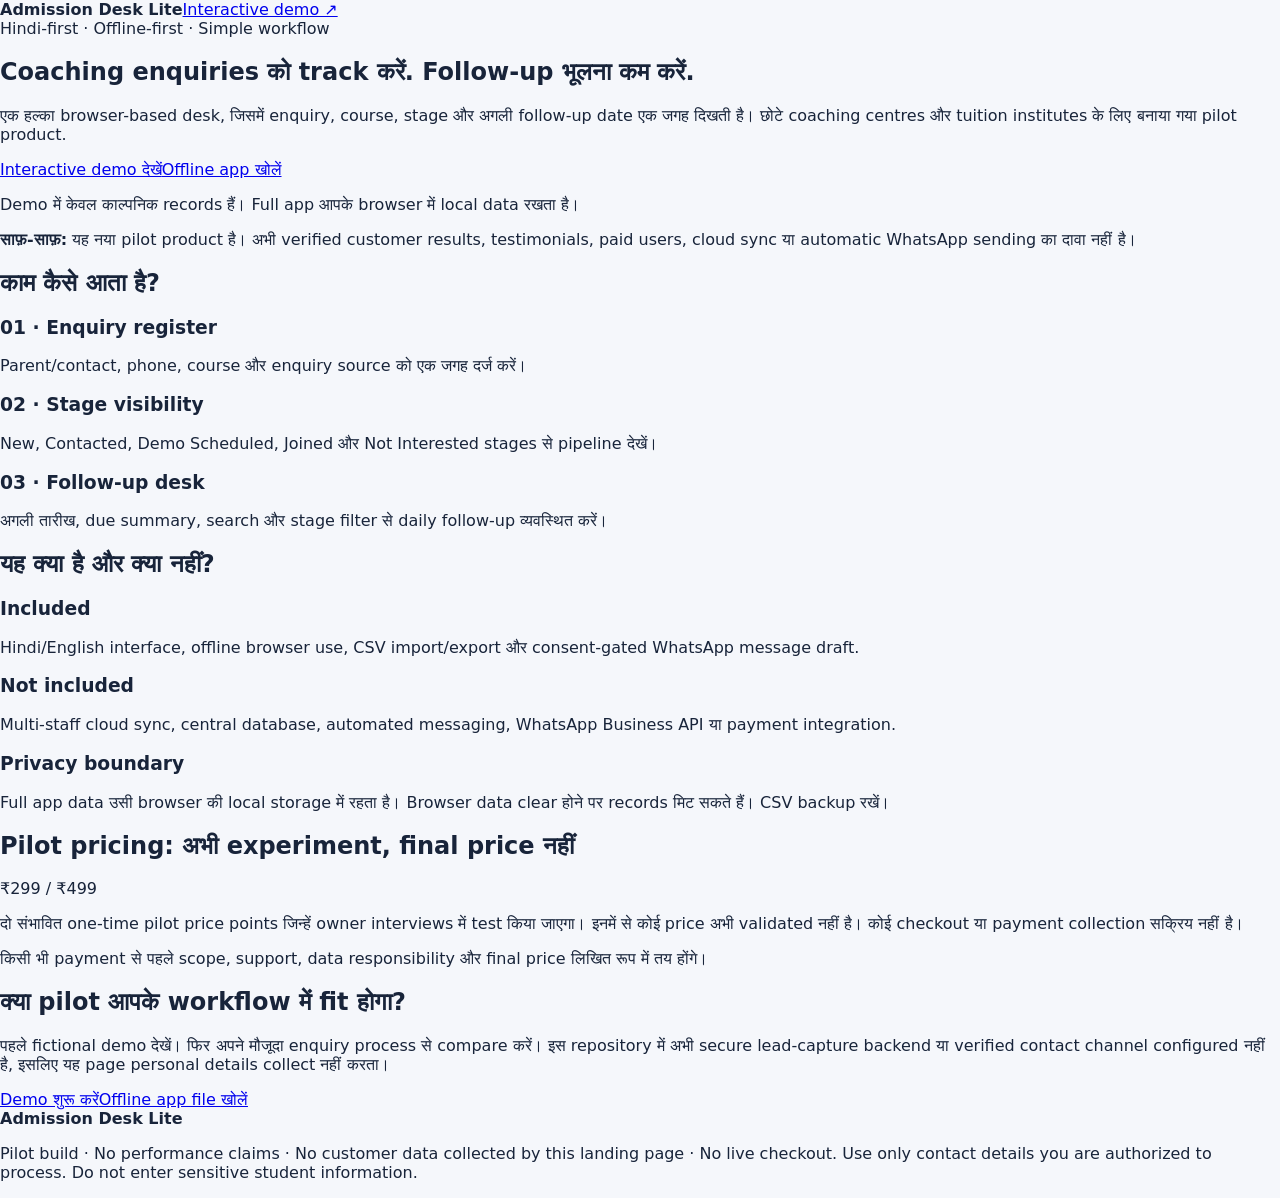
==== product/landing.html @ 81d1e2d1 "Phase 7: add demo and self-serve validation assets" ====
<!doctype html>
<html lang="hi">
<head>
<meta charset="utf-8"><meta name="viewport" content="width=device-width,initial-scale=1">
<meta name="description" content="Hindi-first offline enquiry and follow-up tracker for coaching centres. Try the fictional demo.">
<title>Admission Desk Lite | Coaching Enquiry Follow-up</title>
<style>
:root{font-family:system-ui,-apple-system,"Noto Sans Devanagari",sans-serif;color:#18243a;background:#f5f7fb}
*{box-sizing:border-box}body{margin:0}header{padding:18px max(18px,calc((100vw - 1080px)/2);background:#172b4d;color:white}
nav{display:flex;justify-content:space-between;align-items:center;gap:12px}nav a{color:#dceaff;text-decoration:none}
main{max-width:1080px;margin:auto;padding:0 18px 50px}.hero{padding:64px 0 42px;max-width:780px}
.eyebrow{color:#275ca2;font-weight:700;font-size:13px;letter-spacing:.05em;text-transform:uppercase}
h1{font-size:clamp(34px,6vw,58px);line-height:1.12;margin:12px 0}h2{font-size:25px}
.lead{font-size:19px;color:#52627a;line-height:1.65}.actions{display:flex;gap:12px;flex-wrap:wrap;margin-top:24px}
.btn{display:inline-block;background:#2057a5;color:white;text-decoration:none;padding:13px 18px;border-radius:9px;font-weight:700}
.btn.alt{background:#e7edf6;color:#1c3559}.grid{display:grid;grid-template-columns:repeat(3,1fr);gap:14px;margin:28px 0}
.card{background:white;border:1px solid #e1e7f0;border-radius:14px;padding:20px}.card p{color:#617087;line-height:1.55}
.note{background:#fff5d9;border:1px solid #ead58c;padding:15px;border-radius:12px;margin:20px 0}
section{margin-top:40px}.price{font-size:26px;font-weight:800}
small,.fine{color:#66758a;font-size:13px;line-height:1.55}
footer{border-top:1px solid #e1e7f0;padding-top:20px;margin-top:42px}
@media(max-width:720px){header{padding:16px 18px}.grid{grid-template-columns:1fr}.hero{padding:44px 0 24px}}
</style></head>
<body>
<header><nav><strong>Admission Desk Lite</strong><a href="demo.html">Interactive demo ↗</a></nav></header>
<main>
<section class="hero">
<div class="eyebrow">Hindi-first · Offline-first · Simple workflow</div>
<h1>Coaching enquiries को track करें. Follow-up भूलना कम करें.</h1>
<p class="lead">एक हल्का browser-based desk, जिसमें enquiry, course, stage और अगली follow-up date एक जगह दिखती है। छोटे coaching centres और tuition institutes के लिए बनाया गया pilot product.</p>
<div class="actions"><a class="btn" href="demo.html">Interactive demo देखें</a><a class="btn alt" href="admission-desk-lite.html">Offline app खोलें</a></div>
<p class="fine">Demo में केवल काल्पनिक records हैं। Full app आपके browser में local data रखता है।</p>
</section>
<div class="note"><strong>साफ़-साफ़:</strong> यह नया pilot product है। अभी verified customer results, testimonials, paid users, cloud sync या automatic WhatsApp sending का दावा नहीं है।</div>
<section><h2>काम कैसे आता है?</h2><div class="grid">
<div class="card"><h3>01 · Enquiry register</h3><p>Parent/contact, phone, course और enquiry source को एक जगह दर्ज करें।</p></div>
<div class="card"><h3>02 · Stage visibility</h3><p>New, Contacted, Demo Scheduled, Joined और Not Interested stages से pipeline देखें।</p></div>
<div class="card"><h3>03 · Follow-up desk</h3><p>अगली तारीख, due summary, search और stage filter से daily follow-up व्यवस्थित करें।</p></div>
</div></section>
<section><h2>यह क्या है और क्या नहीं?</h2><div class="grid">
<div class="card"><h3>Included</h3><p>Hindi/English interface, offline browser use, CSV import/export और consent-gated WhatsApp message draft.</p></div>
<div class="card"><h3>Not included</h3><p>Multi-staff cloud sync, central database, automated messaging, WhatsApp Business API या payment integration.</p></div>
<div class="card"><h3>Privacy boundary</h3><p>Full app data उसी browser की local storage में रहता है। Browser data clear होने पर records मिट सकते हैं। CSV backup रखें।</p></div>
</div></section>
<section><h2>Pilot pricing: अभी experiment, final price नहीं</h2><div class="card"><p class="price">₹299 / ₹499</p><p>दो संभावित one-time pilot price points जिन्हें owner interviews में test किया जाएगा। इनमें से कोई price अभी validated नहीं है। कोई checkout या payment collection सक्रिय नहीं है।</p><p class="fine">किसी भी payment से पहले scope, support, data responsibility और final price लिखित रूप में तय होंगे।</p></div></section>
<section><h2>क्या pilot आपके workflow में fit होगा?</h2><p>पहले fictional demo देखें। फिर अपने मौजूदा enquiry process से compare करें। इस repository में अभी secure lead-capture backend या verified contact channel configured नहीं है, इसलिए यह page personal details collect नहीं करता।</p>
<div class="actions"><a class="btn" href="demo.html">Demo शुरू करें</a><a class="btn alt" href="admission-desk-lite.html" download>Offline app file खोलें</a></div></section>
<footer><strong>Admission Desk Lite</strong><p class="fine">Pilot build · No performance claims · No customer data collected by this landing page · No live checkout. Use only contact details you are authorized to process. Do not enter sensitive student information.</p></footer>
</main></body></html>
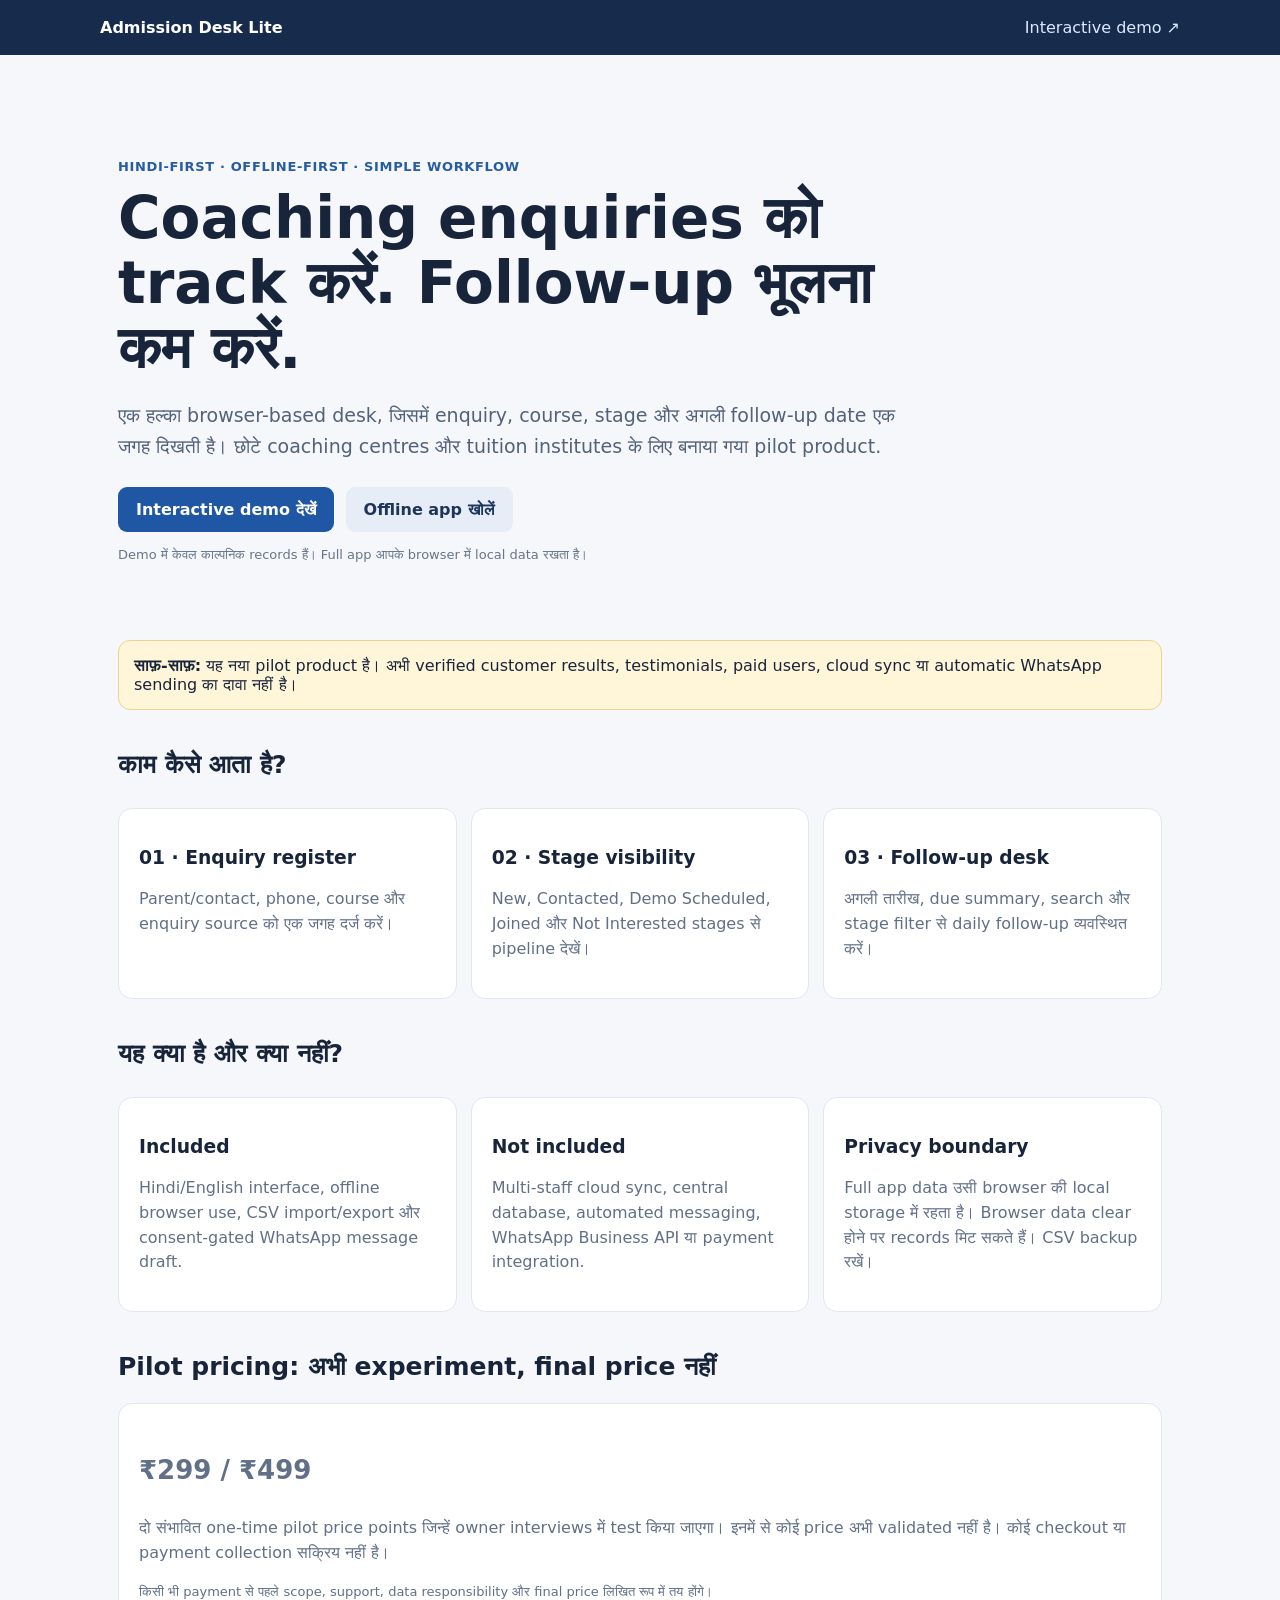
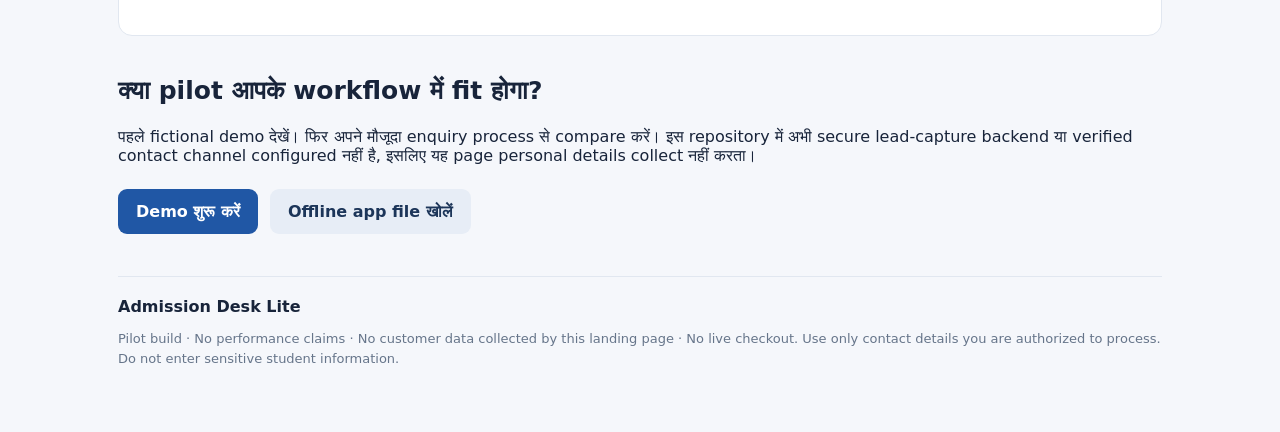
==== commit 975aeecb: "Fix responsive landing header CSS" ====
--- a/product/landing.html
+++ b/product/landing.html
@@ -6,7 +6,7 @@
 <title>Admission Desk Lite | Coaching Enquiry Follow-up</title>
 <style>
 :root{font-family:system-ui,-apple-system,"Noto Sans Devanagari",sans-serif;color:#18243a;background:#f5f7fb}
-*{box-sizing:border-box}body{margin:0}header{padding:18px max(18px,calc((100vw - 1080px)/2);background:#172b4d;color:white}
+*{box-sizing:border-box}body{margin:0}header{padding:18px max(18px,calc((100vw - 1080px)/2));background:#172b4d;color:white}
 nav{display:flex;justify-content:space-between;align-items:center;gap:12px}nav a{color:#dceaff;text-decoration:none}
 main{max-width:1080px;margin:auto;padding:0 18px 50px}.hero{padding:64px 0 42px;max-width:780px}
 .eyebrow{color:#275ca2;font-weight:700;font-size:13px;letter-spacing:.05em;text-transform:uppercase}
